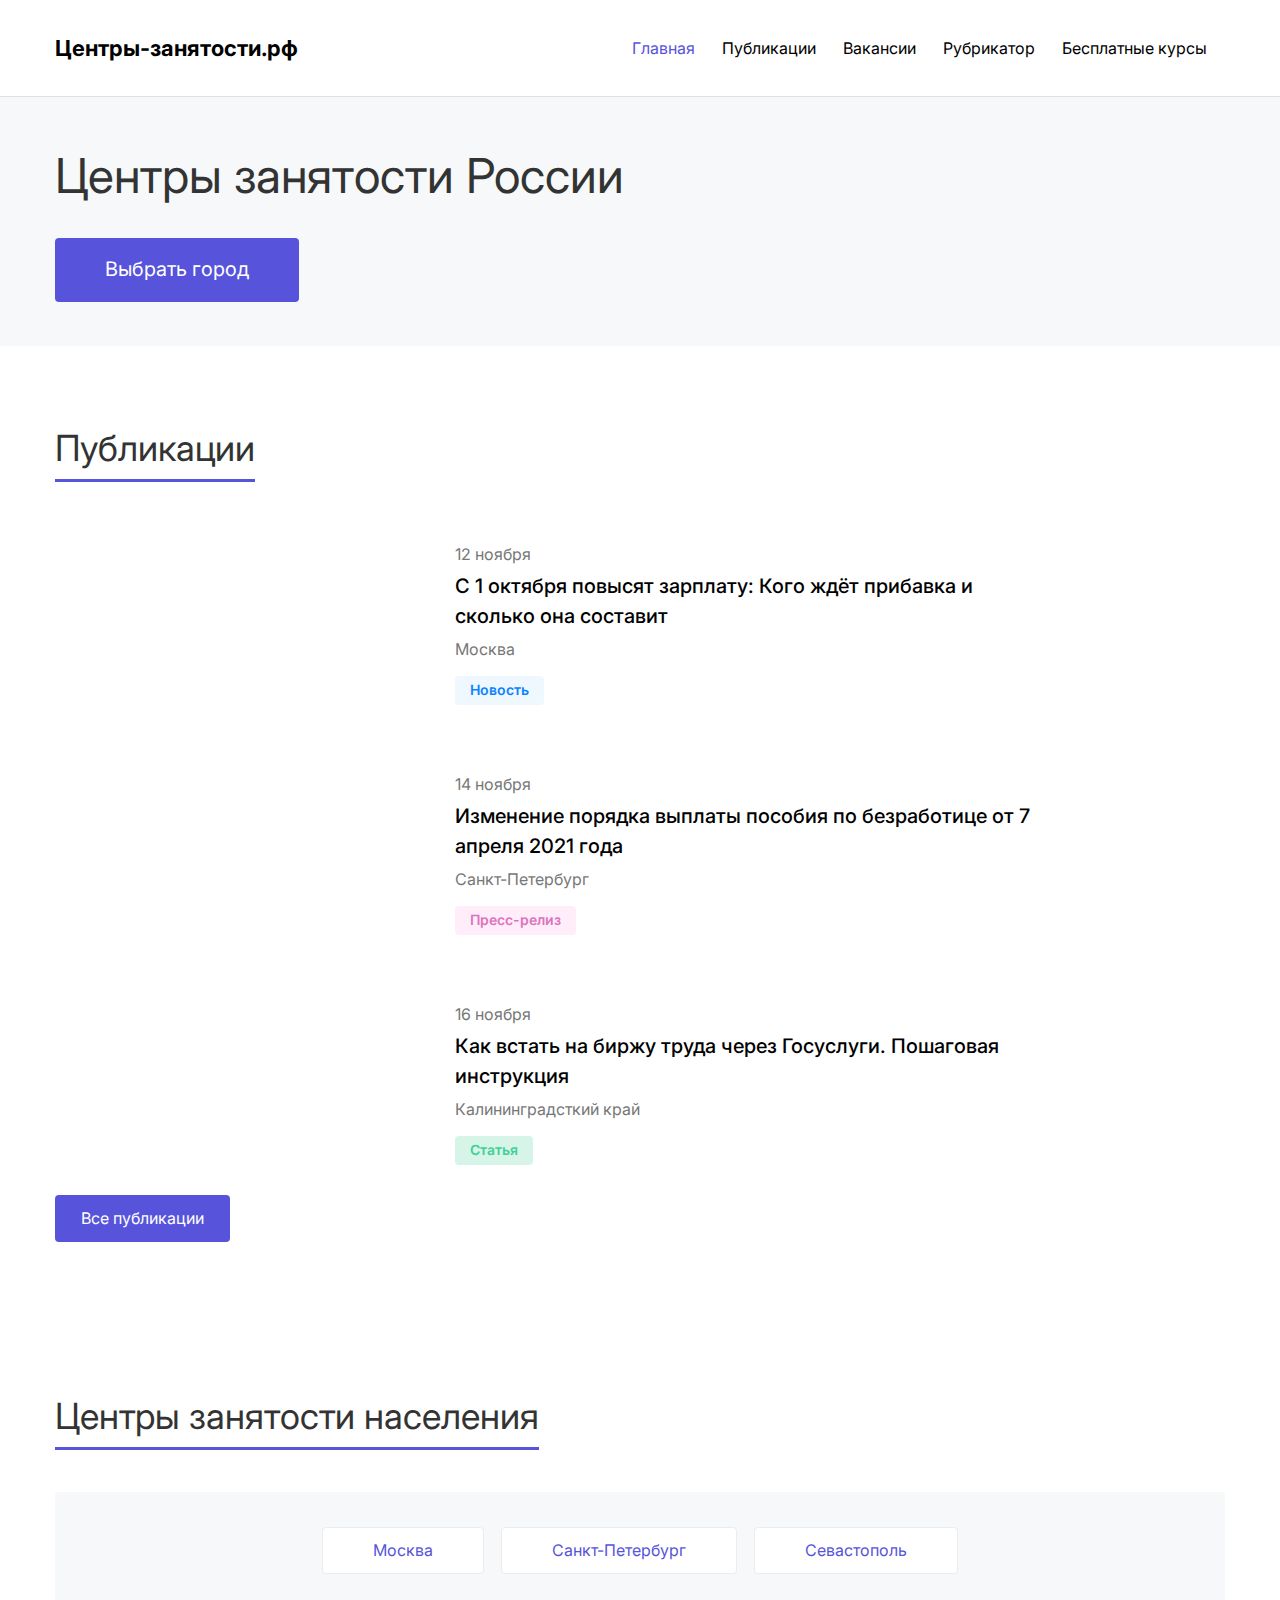
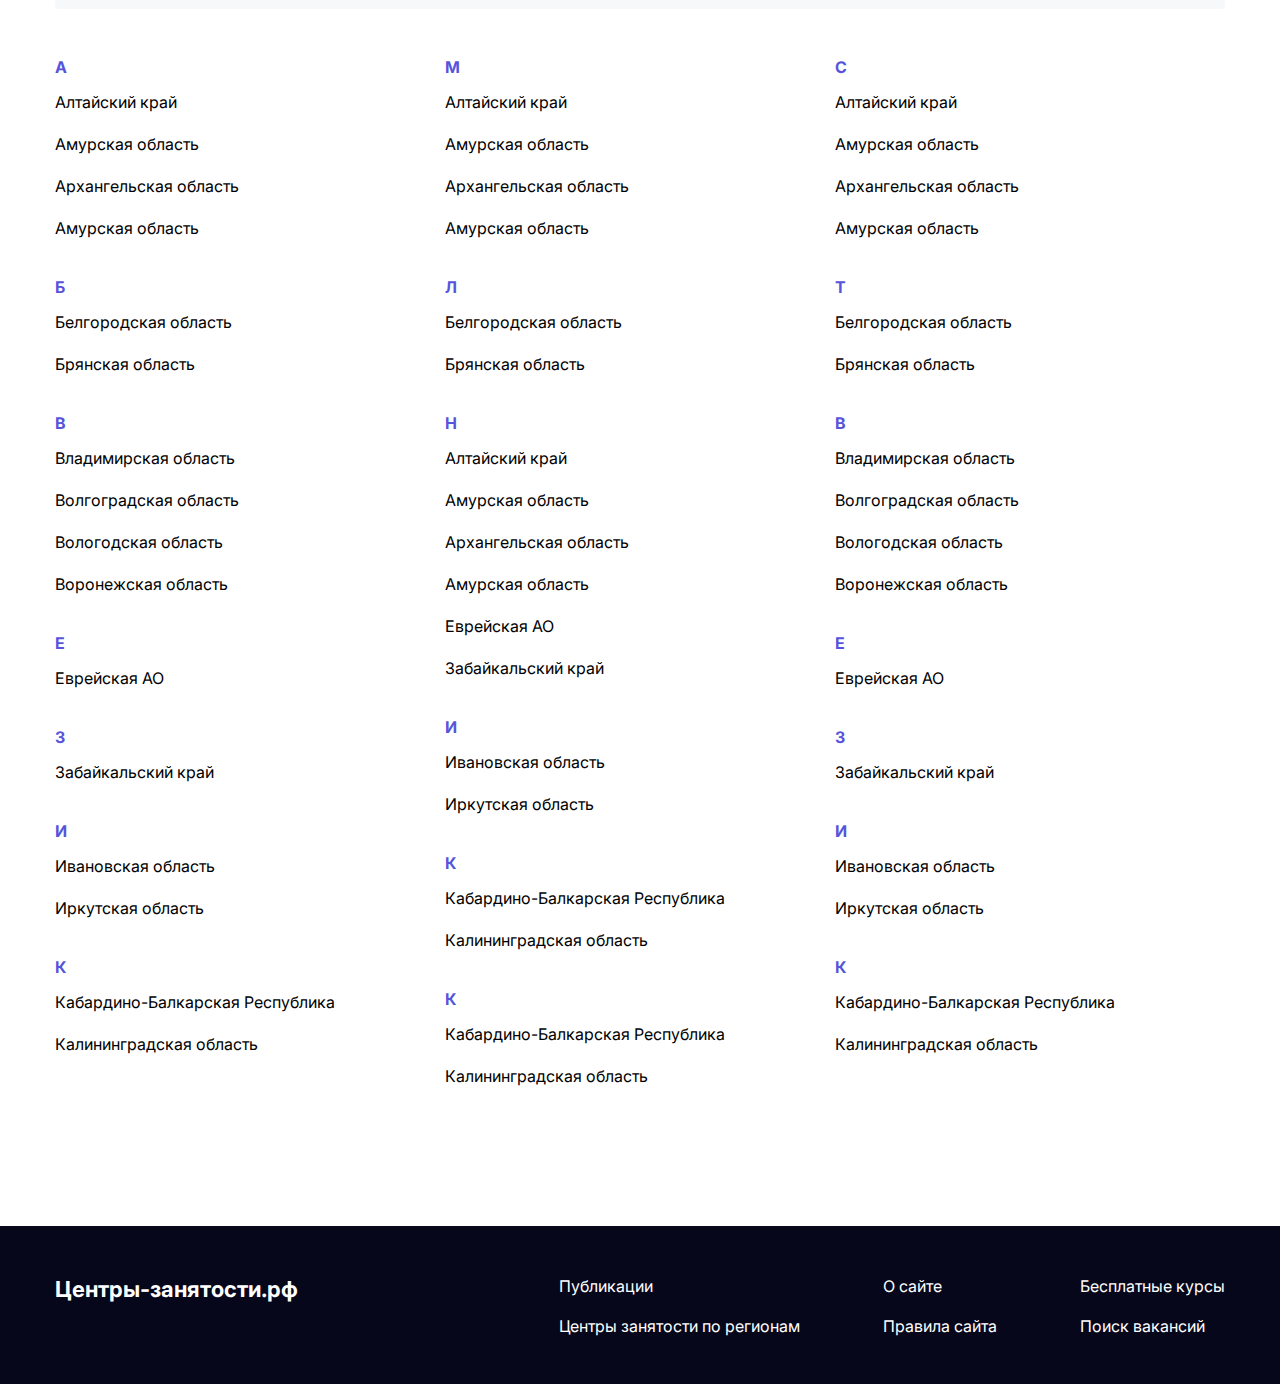
==== index1.html @ 629af071 "1" ====
<!DOCTYPE html>
<html lang="ru"> 
<head>
	<meta http-equiv="Content-Type" content="text/html; charset=utf-8" /> 
	<title>Главная</title> 
	<meta name="description" content="" /> 
	<meta name="keywords" content=""/>
	<meta name="viewport" content="width=device-width, initial-scale=1.0" />
    <link rel="preconnect" href="https://fonts.googleapis.com">
    <link rel="preconnect" href="https://fonts.gstatic.com" crossorigin>
    <link href="https://fonts.googleapis.com/css2?family=Inter:wght@300;400;500;600;700&display=swap" rel="stylesheet">
	<script src="https://ajax.googleapis.com/ajax/libs/jquery/3.3.1/jquery.min.js"></script>
    <script src="https://api-maps.yandex.ru/2.1/?lang=ru_RU&amp;apikey=f5b2c135-d598-4f73-a326-daaf0a564f30"></script>
	<link rel="stylesheet" href="css/jquery.fancybox.css" type="text/css" />
	<link rel="stylesheet" href="css/slick-theme.css" type="text/css" />
	<link rel="stylesheet" href="template_styles.css" type="text/css" />
	<script src="js/jquery.fancybox.min.js"></script>
    <script src="js/jquery.nice-select.min.js"></script>
	<script src="js/slick.min.js"></script>
    <script src="js/jquery.nav.js"></script>
	<script src="js/script.js"></script>
</head>
<body>
	<div class="main">
    	<div class="wr-header">
            <header>
                <div class="logo"><a href="/">Центры-занятости.рф</a></div>
           
            
                <div class="menu-top">
                    <ul>
                        <li><span>Главная</span></li>
                        <li><a href="#">Публикации</a></li>
                        <li><a href="#">Вакансии</a></li>
                        <li><a href="#">Рубрикатор</a></li>
                        <li class="link"><a target="_blank" href="#">Бесплатные курсы</a></li>
                    </ul>
                </div>
            </header>
        </div>
        
        <div class="main-ban">
        	<div class="desc-main">
                <h1>Центры занятости России</h1>
                <div class="button-big"><a href="#">Выбрать город</a></div>
            </div>
            <div class="img-main"><img src="images/map-main.svg" alt="" /></div>
        </div>
        
        <div class="b-news">
        	<div class="title"><span>Публикации</span></div>
        	<div class="list-news">
            	<div class="item-news">
                	<div class="img-news"><a href="#"><img src="images_tmp/news1.jpg" alt="" /></a></div>
                    <div class="desc-news">
                    	<div class="date-n">12 ноября</div>
                        <div class="tit-news"><a href="#">С 1 октября повысят зарплату: Кого ждёт прибавка и сколько она составит</a></div>
                        <div class="town-n">Москва</div>
                        <div class="tag-news"><a href="#">Новость</a></div>
                    </div>
                </div>
                
            	<div class="item-news">
                	<div class="img-news"><a href="#"><img src="images_tmp/news2.jpg" alt="" /></a></div>
                    <div class="desc-news">
                    	<div class="date-n">14 ноября</div>
                        <div class="tit-news"><a href="#">Изменение порядка выплаты пособия по безработице от 7 апреля 2021 года</a></div>
                        <div class="town-n">Санкт-Петербург</div>
                        <div class="tag-news tags2"><a href="#">Пресс-релиз</a></div>
                    </div>
                </div>
                
            	<div class="item-news">
                	<div class="img-news"><a href="#"><img src="images_tmp/news3.jpg" alt="" /></a></div>
                    <div class="desc-news">
                    	<div class="date-n">16 ноября</div>
                        <div class="tit-news"><a href="#">Как встать на биржу труда через Госуслуги. Пошаговая инструкция</a></div>
                        <div class="town-n">Калининградсткий край</div>
                        <div class="tag-news tags3"><a href="#">Статья</a></div>
                    </div>
                </div> 
            </div>
            <div class="button"><a href="#">Все публикации</a></div>
        </div>
        
        <div class="center-main">
        	<div class="title"><span>Центры занятости населения</span></div>
            
            <div class="town-main">
            	<ul>
                	<li><a href="#">Москва</a></li>
                	<li><a href="#">Санкт-Петербург</a></li>
                	<li><a href="#">Севастополь</a></li>
                </ul>
            </div>
            
            <div class="list-town">
            	<div class="column-town">
               		<div class="item-town">
                    	<p>А</p>
                        <ul>
                            <li><a href="#">Алтайский край</a></li>
                            <li><a href="#">Амурская область</a></li>
                            <li><a href="#">Архангельская область</a></li>
                            <li><a href="#">Амурская область</a></li>
                        </ul>
                    </div> 
                    
               		<div class="item-town">
                    	<p>Б</p>
                        <ul>
                            <li><a href="#">Белгородская область</a></li>
                            <li><a href="#">Брянская область</a></li>
                        </ul>
                    </div>
                    
               		<div class="item-town">
                    	<p>В</p>
                        <ul>
                            <li><a href="#">Владимирская область</a></li>
                            <li><a href="#">Волгоградская область</a></li>
                            <li><a href="#">Вологодская область</a></li>
                            <li><a href="#">Воронежская область</a></li>
                        </ul>
                    </div>
                    
               		<div class="item-town">
                    	<p>Е</p>
                        <ul>
                            <li><a href="#">Еврейская АО</a></li>
                        </ul>
                    </div>
                    
               		<div class="item-town">
                    	<p>З</p>
                        <ul>
                            <li><a href="#">Забайкальский край</a></li>
                        </ul>
                    </div>
                    
               		<div class="item-town">
                    	<p>И</p>
                        <ul>
                            <li><a href="#">Ивановская область</a></li>
                            <li><a href="#">Иркутская область</a></li>
                        </ul>
                    </div>
                    
               		<div class="item-town">
                    	<p>К</p>
                        <ul>
                            <li><a href="#">Кабардино-Балкарская Республика</a></li>
                            <li><a href="#">Калининградская область</a></li>
                        </ul>
                    </div>
                </div>
                
            	<div class="column-town">
               		<div class="item-town">
                    	<p>М</p>
                        <ul>
                            <li><a href="#">Алтайский край</a></li>
                            <li><a href="#">Амурская область</a></li>
                            <li><a href="#">Архангельская область</a></li>
                            <li><a href="#">Амурская область</a></li>
                        </ul>
                    </div> 
                    
               		<div class="item-town">
                    	<p>Л</p>
                        <ul>
                            <li><a href="#">Белгородская область</a></li>
                            <li><a href="#">Брянская область</a></li>
                        </ul>
                    </div>
                    
               		<div class="item-town">
                    	<p>Н</p>
                        <ul>
                            <li><a href="#">Алтайский край</a></li>
                            <li><a href="#">Амурская область</a></li>
                            <li><a href="#">Архангельская область</a></li>
                            <li><a href="#">Амурская область</a></li>
                            <li><a href="#">Еврейская АО</a></li>
                            <li><a href="#">Забайкальский край</a></li>
                        </ul>
                    </div>
                    
               		<div class="item-town">
                    	<p>И</p>
                        <ul>
                            <li><a href="#">Ивановская область</a></li>
                            <li><a href="#">Иркутская область</a></li>
                        </ul>
                    </div>
                    
               		<div class="item-town">
                    	<p>К</p>
                        <ul>
                            <li><a href="#">Кабардино-Балкарская Республика</a></li>
                            <li><a href="#">Калининградская область</a></li>
                        </ul>
                    </div>
                    
               		<div class="item-town">
                    	<p>К</p>
                        <ul>
                            <li><a href="#">Кабардино-Балкарская Республика</a></li>
                            <li><a href="#">Калининградская область</a></li>
                        </ul>
                    </div>
                </div>
                
            	<div class="column-town">
               		<div class="item-town">
                    	<p>С</p>
                        <ul>
                            <li><a href="#">Алтайский край</a></li>
                            <li><a href="#">Амурская область</a></li>
                            <li><a href="#">Архангельская область</a></li>
                            <li><a href="#">Амурская область</a></li>
                        </ul>
                    </div> 
                    
               		<div class="item-town">
                    	<p>Т</p>
                        <ul>
                            <li><a href="#">Белгородская область</a></li>
                            <li><a href="#">Брянская область</a></li>
                        </ul>
                    </div>
                    
               		<div class="item-town">
                    	<p>В</p>
                        <ul>
                            <li><a href="#">Владимирская область</a></li>
                            <li><a href="#">Волгоградская область</a></li>
                            <li><a href="#">Вологодская область</a></li>
                            <li><a href="#">Воронежская область</a></li>
                        </ul>
                    </div>
                    
               		<div class="item-town">
                    	<p>Е</p>
                        <ul>
                            <li><a href="#">Еврейская АО</a></li>
                        </ul>
                    </div>
                    
               		<div class="item-town">
                    	<p>З</p>
                        <ul>
                            <li><a href="#">Забайкальский край</a></li>
                        </ul>
                    </div>
                    
               		<div class="item-town">
                    	<p>И</p>
                        <ul>
                            <li><a href="#">Ивановская область</a></li>
                            <li><a href="#">Иркутская область</a></li>
                        </ul>
                    </div>
                    
               		<div class="item-town">
                    	<p>К</p>
                        <ul>
                            <li><a href="#">Кабардино-Балкарская Республика</a></li>
                            <li><a href="#">Калининградская область</a></li>
                        </ul>
                    </div>
                </div>
            </div>
        </div>
	</div><!--main-->
	
	<footer>
		<div class="cont-f">
			<div class="logo-f"><a href="/">Центры-занятости.рф</a></div>
            
            <div class="menu-f">
            	<ul>
                	<li><a href="#">Публикации</a></li>
                	<li><a href="#">Центры занятости по регионам</a></li>
                </ul>
            	<ul>
                	<li><a href="#">О сайте</a></li>
                	<li><a href="#">Правила сайта</a></li>
                </ul>
            	<ul>
                	<li><a href="#">Бесплатные курсы</a></li>
                	<li><a href="#">Поиск вакансий</a></li>
                </ul>
            </div>
		</div>
	</footer>
</body>
</html>
---- template_styles.css ----
﻿/*normalize style*/
/*! normalize.css v1.1.0 | MIT License | git.io/normalize */article,aside,details,figcaption,figure,footer,header,hgroup,main,nav,section,summary{display:block}audio,canvas,video{display:inline-block;*display:inline;*zoom:1}audio:not([controls]){display:none;height:0}[hidden]{display:none}html{font-size:100%;-webkit-text-size-adjust:100%;-ms-text-size-adjust:100%}html,button,input,select,textarea{font-family:sans-serif}body{margin:0}a:focus{outline:thin dotted}a:active,a:hover{outline:0}h1{font-size:2em;margin:.67em 0}h2{font-size:1.5em;margin:.83em 0}h3{font-size:1.17em;margin:1em 0}h4{font-size:1em;margin:1.33em 0}h5{font-size:.83em;margin:1.67em 0}h6{font-size:.67em;margin:2.33em 0}abbr[title]{border-bottom:1px dotted}b,strong{font-weight:bold}blockquote{margin:1em 40px}dfn{font-style:italic}hr{-moz-box-sizing:content-box;box-sizing:content-box;height:0}mark{background:#ff0;color:#000}p,pre{margin:1em 0}code,kbd,pre,samp{font-family:monospace,serif;_font-family:'courier new',monospace;font-size:1em}pre{white-space:pre;white-space:pre-wrap;word-wrap:break-word}q{quotes:none}q:before,q:after{content:'';content:none}small{font-size:80%}sub,sup{font-size:75%;line-height:0;position:relative;vertical-align:baseline}sup{top:-0.5em}sub{bottom:-0.25em}dl,menu,ol,ul{margin:1em 0}dd{margin:0 0 0 40px}menu,ol,ul{padding:0 0 0 40px}nav ul,nav ol{list-style:none;list-style-image:none}img{border:0;-ms-interpolation-mode:bicubic}svg:not(:root){overflow:hidden}figure{margin:0}form{margin:0}fieldset{border:1px solid #c0c0c0;margin:0 2px;padding:.35em .625em .75em}legend{border:0;padding:0;white-space:normal;*margin-left:-7px}button,input,select,textarea{font-size:100%;margin:0;vertical-align:baseline;*vertical-align:middle}button,input{line-height:normal}button,select{text-transform:none}button,html input[type="button"],input[type="reset"],input[type="submit"]{-webkit-appearance:button;cursor:pointer;*overflow:visible}button[disabled],html input[disabled]{cursor:default}input[type="checkbox"],input[type="radio"]{box-sizing:border-box;padding:0;*height:13px;*width:13px}input[type="search"]{-webkit-appearance:textfield;-moz-box-sizing:content-box;-webkit-box-sizing:content-box;box-sizing:content-box}input[type="search"]::-webkit-search-cancel-button,input[type="search"]::-webkit-search-decoration{-webkit-appearance:none}button::-moz-focus-inner,input::-moz-focus-inner{border:0;padding:0}textarea{overflow:auto;vertical-align:top}table{border-collapse:collapse;border-spacing:0}

/*styles*/
*{box-sizing:border-box}
a,img{outline:none!important}
img{border-style:none;border-width:0}
html,body{width:100%;height:100%}
html{background:#fff}
body *{outline:none!important}
body{font-size:16px;color:#333;font-weight:400;margin:0;padding:0;font-family: 'Inter', sans-serif; display:flex;flex-direction:column}

a{color:#5754DB;text-decoration:none}
a:hover{color: #312EA9;text-decoration: underline}
img{max-width:100%}

h1{font-size:48px;line-height:58px;font-weight:400;margin:0 0 28px 0;padding:0}
h2{font-size:36px;line-height:44px;font-weight:400;margin:0 0 20px 0;padding:0}
h3{font-size:30px;line-height:38px;font-weight:400;margin:0 0 20px 0;padding:0}
h4{font-size:24px;line-height:32px;font-weight:400;margin:0 0 15px 0;padding:0}

p{margin-bottom:27px;margin-top:20px;line-height:27px}

ul{margin:20px 0 45px 35px;padding:0}
li{margin:0 0 15px;padding:0 0 0 3px;line-height:27px}

table{width:100%;border-collapse:collapse}
table th{padding:10px;border:1px solid #f5f5f5}
table td{padding:10px;border:1px solid #f5f5f5}
body:first-of-type input[type=text],body:first-of-type input[type=password]{line-height:normal}

.main{overflow:hidden;min-width:300px;flex:1 0 auto}
.wr-header{border-bottom:1px solid #e0e0e0}
header{padding:0 15px 0 15px;margin:0 auto;height:96px;display:flex;align-items:center;max-width:1200px}
.logo{font-size:22px;line-height:27px;font-weight:700}
.logo a{color:#000;text-decoration:none}
.logo img{display:block;max-width:100%}
.menu-top{margin-left:auto}
.menu-top ul{list-style-type:none;margin:0;padding:0;display:flex}
.menu-top ul li{margin:0 0 0 27px;padding:0;font-size:16px;line-height:19px;background:0}
.menu-top ul li a{color:#000;text-decoration:none}
.menu-top ul li a:hover, .menu-top ul li span{color:#5754DB}
.menu-top ul li.link a, .menu-top ul li.link span{position:relative;padding:0 18px 0 0}
.menu-top ul li.link a:before{position:absolute;top:5px;right:0;content:'';width:14px;height:12px;display:block;background:url(images/icon-link.svg) no-repeat}
.menu-top ul li.link a:after{position:absolute;top:5px;right:0;content:'';width:14px;height:12px;display:block;opacity:0;background:url(images/icon-link2.svg) no-repeat}
.menu-top ul li.link a:hover:before{opacity:0}
.menu-top ul li.link a:hover:after{display:block;opacity:1}
.menu-top ul li.link span:after{position:absolute;top:5px;right:0;content:'';width:14px;height:12px;display:block;opacity:1;background:url(images/icon-link2.svg) no-repeat}
.main-ban{position:relative;display:flex;align-items:center;padding:46px 15px 44px 15px;margin:0 auto 80px auto;max-width:1200px;z-index:50}
.main-ban:before{display:block;position:absolute;top:0;left:50%;width:10000px;margin:0 0 0 -5000px;content:'';height:100%;background:#f6f8f9;z-index:-1}
.main-ban h1{margin:0;font-size:48px;line-height:66px;font-weight:400;padding:0;margin:0 0 29px 0}
.img-main{min-width:600px}
.img-main img{display:block;max-width:100%}
.button-big{font-size:20px;line-height:24px}
.button-big a{display:inline-flex;align-items:center;transition:0.3s;justify-content:center;padding:0 50px 2px 50px;height:64px;color:#fff;text-decoration:none;background:#5754db;border-radius:4px}
.button-big a:hover{background:#312EA9}
.b-news{padding:0 15px 0 15px;margin:0 auto 152px auto;max-width:1200px}
.title{font-size:36px;line-height:44px;margin:0 0 42px 0}
.title span, .title a{position:relative;padding:0 0 12px 0;display:inline-block}
.title span:before, .title a:before{position:absolute;width:100%;bottom:0;transition:0.3s;overflow:hidden;left:0;content:'';display:block;height:3px;background:#5754db}
.title a:hover:before{width:0}
.b-news .title{margin-bottom:23px}
.item-news{display:flex;margin:0;padding:30px 0 30px 0}
.item-news:last-child{margin-bottom:0}
.img-news{margin-right:30px;min-width:370px}
.img-news img{display:block;max-width:100%;border-radius:8px}
.desc-news{max-width:580px;padding-top:10px}
.date-n{font-size:16px;margin:0 0 7px 0;line-height:19px;color:#777}
.tit-news{font-weight:500;margin:0 0 9px 0;font-size:20px;line-height:30px}
.tit-news a{color:#000;text-decoration:none}
.tit-news a:hover{color:#5754DB}
.town-n{margin:0 0 17px 0;font-size:16px;line-height:19px;color:#777}
.tag-news{font-weight:600;font-size:14px;line-height:17px}
.tag-news a,.tag-news span{display:inline-block;vertical-align:top;background:#eff7ff;border-radius:4px;padding:0 15px 0 15px;height:29px;line-height:28px;color:#0a83ff;text-decoration:none}
.tags2 a,.tags2 span{color:#dc73be;background:#ffeefa}
.tags3 a,.tags3 span{color:#3fd098;background:#d7f4e8}
.tag-news a:hover{opacity:0.9}
.button{font-size:16px;margin-top:27px;line-height:19px}
.button a{display:inline-flex;align-items:center;transition:0.3s;justify-content:center;padding:0 26px 0 26px;height:47px;color:#fff;text-decoration:none;background:#5754db;border-radius:4px}
.button a:hover{background:#312EA9}
.b-news .button{margin-top:0}
.center-main{padding:0 15px 0 15px;margin:0 auto 140px auto;max-width:1200px}
.center-main .title{margin:0 0 42px 0}
.town-main{background:#f6f8f9;border-radius:4px;padding:35px 20px 35px 20px;margin:0 0 49px 0}
.town-main ul{list-style-type:none;margin:-17px 0 0 -17px;padding:0;display:flex;flex-wrap:wrap;justify-content:center}
.town-main ul li{margin:17px 0 0 17px;padding:0;line-height:normal;background:0}
.town-main ul li a{background:#fff;border:1px solid #ebeded;transition:0.3s;display:flex;height:47px;align-items:center;justify-content:center;border-radius:4px;padding:0 50px 2px 50px;min-width:154px;text-decoration:none}
.town-main ul li a:hover{border-color:#5754DB}
.list-town{display:flex}
.column-town{width:33.333%;padding:0 25px 0 0}
.item-town{margin:0 0 40px 0}
.item-town:last-child{margin-bottom:0}
.item-town p{font-size:16px;line-height:19px;color:#5754db;font-weight:700;margin:0 0 15px 0;padding:0}
.item-town ul{list-style-type:none;margin:0;padding:0}
.item-town ul li{margin:0 0 22px 0;padding:0;line-height:normal;background:0}
.item-town ul li:last-child{margin-bottom:0}
.item-town ul li a{font-size:16px;line-height:19px;color:#000}
.item-town ul li a:hover{color:#312EA9}
footer{position:relative;z-index:20;width:100%;min-width:300px;flex:0 0 auto;overflow:hidden;background:#07071b;color:#fff;min-height:40px}
footer a{color:#fff}
.cont-f{max-width:1200px;margin:0 auto;padding:50px 15px 48px 15px;display:flex}
.cont-f:after{content:'';display:table;clear:both}
.logo-f{font-size:22px;line-height:27px;font-weight:700}
.logo-f a{text-decoration:none}
.menu-f{margin-left:auto;display:flex}
.menu-f ul{list-style-type:none;margin:-20px 0 0 83px;padding:0;max-width:250px}
.menu-f ul:first-child{margin-left:0}
.menu-f ul li{margin:20px 0 0 0;padding:0;line-height:normal;background:0}
.menu-f ul li a, .menu-f ul li span{position:relative;text-decoration:none}
.menu-f ul li a:before{position:absolute;bottom:0;left:0;content:'';display:block;width:0;height:1px;transition:0.3s;background:rgba(255,255,255,0.5);overflow:hidden}
.menu-f ul li span:before{position:absolute;bottom:0;left:0;content:'';display:block;width:100%;height:1px;transition:0.3s;background:rgba(255,255,255,0.5);overflow:hidden}
.menu-f ul li a:hover:before{width:100%}
.content{max-width:1200px;margin:0 auto;padding:32px 15px 115px 15px}
.breadcrumbs{margin:0 0 56px 0}
.breadcrumbs ul{list-style-type:none;margin:-10px 0 0 -4px;padding:0;display:flex;flex-wrap:wrap}
.breadcrumbs ul li{position:relative;margin:10px 0 0 4px;padding:0 0 0 9px;line-height:normal;background:0;font-size:14px;line-height:17px;color:#777}
.breadcrumbs ul li:before{position:absolute;top:0;left:0;content:'/'}
.breadcrumbs ul li a{color:#777}
.breadcrumbs ul li:first-child{padding-left:0}
.breadcrumbs ul li:first-child:before{display:none}
.content h1{font-size:48px;line-height:58px;font-weight:400;margin:0 0 28px 0;padding:0}
.nav-public{margin:65px 0 19px 0}
.nav-public ul{list-style-type:none;margin:-16px 0 0 -16px;padding:0;display:flex;flex-wrap:wrap}
.nav-public ul li{margin:16px 0 0 16px;padding:0;line-height:normal;background:0;font-weight:500;font-size:16px;line-height:19px}
.nav-public ul li a{display:flex;align-items:center;justify-content:center;background:#f6f8f9;border-radius:4px;height:47px;padding:0 28px 0 28px;transition:.3s;text-decoration:none}
.nav-public ul li a:hover{background:#5754db;color:#fff}
.nav-public ul li span{display:flex;align-items:center;justify-content:center;background:#5754db;color:#fff;border-radius:4px;height:47px;padding:0 28px 0 28px;transition:.3s;text-decoration:none}
.list-news2 .item-news{border-bottom:1px solid #ebeded}
.list-news2 .item-news:last-child{border-bottom:0}
.pages{margin-top:65px}
.pages ul{list-style-type:none;margin:-12px 0 0 -12px;padding:0;display:flex;justify-content:center;flex-wrap:wrap}
.pages ul li{margin:12px 0 0 12px;padding:0;line-height:normal;background:0;font-weight:500;font-size:16px;line-height:19px}
.pages ul li a{display:flex;align-items:center;justify-content:center;background:#f6f8f9;border-radius:4px;height:46px;width:46px;padding:0;transition:.3s;text-decoration:none}
.pages ul li a:hover{background:#5754db;color:#fff}
.pages ul li span{display:flex;align-items:center;justify-content:center;background:#5754db;color:#fff;border-radius:4px;height:46px;padding:0;width:46px;transition:.3s;text-decoration:none}
.content .town-main{margin-top:40px}
.content .center-main{margin:0;padding:0}
.b-regions{display:flex;flex-wrap:wrap;margin:30px 0 0 0}
.b-regions ul{width:25%;list-style-type:none;margin:30px 0 0 0;padding:0 25px 0 0}
.b-regions ul li{margin:0 0 22px 0;padding:0;background:0}
.b-regions ul li:last-child{margin-bottom:0}
.b-regions ul li a{color:#000}
.content2{max-width:790px;margin:0 auto}
.info-post{margin:0 0 29px 0}
.info-post ul{display:flex;flex-wrap:wrap;list-style-type:none;margin:0 0 0 -26px;padding:0}
.info-post ul li{position:relative;margin:0 0 0 26px;padding:0 0 0 24px;font-size:14px;line-height:21px;color:#777}
.info-post ul li:before{position:absolute;top:0;left:0;content:'';display:block}
.info-post ul li.item1:before{top:3px;background:url(images/ico-info1.svg) no-repeat;width:16px;height:16px}
.info-post ul li.item2:before{top:1px;background:url(images/ico-info2.svg) no-repeat;width:16px;height:19px}
.info-post ul li.item3:before{top:3px;background:url(images/ico-info3.svg) no-repeat;width:25px;height:16px}
.info-post ul li.item3{padding-left:31px}
.tag-news+h1{margin-top:6px;margin-bottom:17px}
.full-post img{display:block;max-width:100%;margin-top:38px;margin-bottom:20px}
.full-post img+span{display:block;line-height:24px;color:#777;margin-bottom:34px}
.full-post h2{position:relative;font-size:36px;line-height:44px;font-weight:400;margin:0 0 8px 0;padding:0 0 12px 0;display:inline-block;vertical-align:top}
.full-post h2:before{position:absolute;width:100%;bottom:0;transition:.3s;overflow:hidden;left:0;content:'';display:block;height:3px;background:#5754db}
.item-org{display:flex; margin:0 0 60px 0}
.item-org:last-child { margin-bottom:0}
.img-org{min-width:370px;width:370px;margin-right:30px}
.img-org img{display:block;max-width:100%;border-radius:4px}
.desc-org{padding:5px 0 0 0}
.tit-org{font-weight:500;font-size:20px;line-height:30px;margin:0 0 12px 0}
.desc-org p{line-height:24px;margin:0 0 13px 0;padding:0}
.adress-org{color:#777;margin-bottom:12px;line-height:24px}
.phone-org{line-height:24px;margin-bottom:12px}
.mail-org{line-height:24px}
.sourse{color:#777;margin-top:38px}
.b-org{max-width:1200px;margin:0 auto 130px auto;padding:0 15px 0 15px}
.body-content{display:flex;margin-top:-17px}
.left-content{padding-right:50px}
.b-faq{margin:87px 0 87px 0}
.b-faq .title{margin-bottom:31px}
.item-faq{margin:0 0 23px 0}
.item-faq:last-child{margin-bottom:0}
.head-faq{padding:22px 24px 22px 24px;background:#f6f8f9;border-radius:4px;cursor:pointer;font-size:20px;line-height:30px;color:#5754db}
.body-faq{display:none;padding:33px 30px 32px 30px}
.body-faq p{margin:0;line-height:24px;padding:0}
.b-contacts{margin:0 0 63px 0}
.b-contacts .title{margin:0 0 26px 0}
.form-contacts{max-width:770px}
.tit{font-size:24px;line-height:29px;margin:0 0 26px 0}
.fields{display:flex;margin:0 0 0 -2%}
.field{margin:0 0 24px 0}
.fields .field{width:48%;margin:0 0 24px 2%}
.field input{border:1px solid #d7d7d7;display:block;height:49px;width:100%;box-sizing:border-box;border-radius:4px;background:#fff;font-size:16px;padding:0 15px 0 15px;outline:0;font-family:'Inter',sans-serif}
.field textarea{border:1px solid #d7d7d7;display:block;height:189px;width:100%;box-sizing:border-box;border-radius:4px;background:#fff;font-size:16px;padding:15px 15px 0 15px;outline:0;font-family:'Inter',sans-serif;resize:none;overflow-y:auto}
.button button{background:#5754db;border-radius:4px;display:block;transition:.3s;padding:0 26px 2px 26px;font-family:'Inter',sans-serif;font-size:16px;font-weight:400;border:0;height:47px;margin:0;outline:0;cursor:pointer;color:#fff}
.button button:hover{background:#312ea9}
.right-content{min-width:275px}
.menu-faq{background:#f6f8f9;padding:35px 17px 30px 32px;border-radius:4px}
.menu-faq ul{list-style-type:none;margin:0;padding:0}
.menu-faq ul li{line-height:24px;margin:0 0 21px 0;padding:0;background:0}
.menu-faq ul li:last-child{margin-bottom:0}
::placeholder{color:#999}
.content .b-org{ padding-left:0; padding-right:0; margin-bottom:104px;}
.content .b-news { padding-left:0; padding-right:0; margin-bottom:0}
.about-center { display:flex; margin:58px 0 58px 0}
.map-center { width:calc(100% - 299px)}
.map-center #map {background: #F6F8F9;}
.town-filter {background: #F6F8F9; padding:37px 22px 20px 22px;
border-radius: 4px; width:269px; min-width:269px; min-height:332px; margin-left:auto}
.tit-choice {font-weight: 500;
font-size: 18px; line-height:27px; margin:0 0 25px 0}
.town-filter .sel-t { margin:0 0 29px 0}
.town-filter .button button{ width:100%}
.sel-t select{opacity:0; height:47px; width:100%}
#map{ height:332px}
.nice-select{-webkit-tap-highlight-color:transparent;color:#999;background-color:#fff;border-radius:4px;border:solid 1px #D7D7D7;box-sizing:border-box;clear:both;cursor:pointer;display:block;font-family:inherit;font-size:16px;font-weight:normal;height:47px;line-height:45px;outline:0;padding-left:20px;padding-right:35px;position:relative;text-align:left!important;-webkit-transition:all .2s ease-in-out;transition:all .2s ease-in-out;-webkit-user-select:none;-moz-user-select:none;-ms-user-select:none;user-select:none;white-space:nowrap;width:auto}
.nice-select:after{ position:absolute; top:50%; right:15px; margin:-2px 0 0 0;width:11px; height:6px; content:''; display:block; background:url(images/arrow-sel.svg) no-repeat}
.nice-select.open{border-radius:4px 4px 0 0}
.nice-select.open .list{opacity:1;pointer-events:auto;-webkit-transform:scale(1) translateY(0);-ms-transform:scale(1) translateY(0);transform:scale(1) translateY(0)}
.nice-select.disabled{border-color:#ededed;color:#999;pointer-events:none}
.nice-select.disabled:after{border-color:#ccc}
.nice-select .list{width:100%;background-color:#fff;border-radius:0 0 4px 4px; margin:0;box-shadow:0 0 0 1px rgba(68,68,68,0.11);box-sizing:border-box;margin-top:1px;opacity:0;overflow:hidden;padding:0;pointer-events:none;position:absolute;top:100%;left:0;-webkit-transform-origin:50% 0;-ms-transform-origin:50% 0;transform-origin:50% 0;-webkit-transform:scale(0.75) translateY(-21px);-ms-transform:scale(0.75) translateY(-21px);transform:scale(0.75) translateY(-21px);-webkit-transition:all .2s cubic-bezier(0.5,0,0,1.25),opacity .15s ease-out;transition:all .2s cubic-bezier(0.5,0,0,1.25),opacity .15s ease-out;z-index:9}
.nice-select .list:hover .option:not(:hover){background-color:transparent!important}
.nice-select .option{cursor:pointer;font-size:16px;margin:0;color: #5754DB;border-bottom: 1px solid #D7D7D7;font-weight:400;line-height:24px; padding:9px 23px 9px 23px;list-style:none;outline:0;text-align:left;-webkit-transition:all .2s;transition:all .2s}
.nice-select .option:last-child { border-bottom:none}
.nice-select .option.selected{color:#000}
.nice-select .option.disabled{background-color:transparent;color:#d2d2d2;cursor:default}
.no-csspointerevents .nice-select .list{display:none}
.no-csspointerevents .nice-select.open .list{display:block}
.list-vacan{margin-top:30px}
.item-vacan{border:2px solid transparent;border-radius:4px;margin:0 0 70px 0}
.item-vacan:last-child{margin-bottom:0}
.item-vacan.active{border:2px solid #5754db;padding:30px 30px 45px 30px;}
.item-vacan.active:first-child{ margin-top:0}
.top-vacan{display:flex;align-items:center;background:#f6f8f9;border-radius:4px;padding:20px 35px 20px 37px;margin:0 0 24px 0}
.ab-vacan{display:flex;align-items:center}
.img-vacan{background:#fff;margin:0 23px 0 0;display:flex;align-items:center;justify-content:center;border-radius:4px;width:174px;height:124px;min-width:174px}
.img-vacan img{display:block;max-width:100%;max-height:100%}
.tit-vacan{font-size:24px;line-height:29px}
.tit-vacan a{color:#000;text-decoration:none}
.tit-vacan a:hover{color:#5754DB}
.param-vacan{margin-left:auto;min-width:110px}
.param-vacan ul{list-style-type:none;margin:0;padding:0}
.param-vacan ul li{position:relative;margin:0 0 18px 0;padding:0 0 0 25px;font-size:14px;line-height:17px;color:#777}
.param-vacan ul li:before{position:absolute;top:0;left:0;content:'';display:block}
.param-vacan ul li.item1:before{position:absolute;top:0;left:0;background:url(images/ico-region.svg) no-repeat;width:16px;height:19px}
.param-vacan ul li.item2:before{position:absolute;top:-1px;left:0;background:url(images/ico-user.svg) no-repeat;width:15px;height:20px}
.param-vacan ul li:last-child{margin-bottom:0}
.item-vacan p{margin-bottom:12px}
.item-vacan ul.proposit-vacan{list-style-type:none;margin:0;padding:0}
.item-vacan ul.proposit-vacan li{position:relative;margin:0 0 7px 0;padding:0 0 0 27px;background:0;font-size:16px;line-height:27px}
.item-vacan ul.proposit-vacan li:before{position:absolute;top:7px;left:0;content:'';width:16px;height:11px;display:block;background:url(images/pie.svg) no-repeat}
.item-vacan ul.proposit-vacan li:last-child{margin-bottom:0}
.item-vacan ul.proposit-vacan li.none:before{position:absolute;top:5px;left:0;content:'';width:16px;height:16px;display:block;background:url(images/pie-none.svg) no-repeat}
.b-faq + .b-org{margin-top:138px}
.b-org .title{ margin-bottom:67px}
.b-coms{max-width:770px;margin-bottom:112px}
.b-coms .title{margin:0 0 30px 0}
.form-coms{margin:0 0 72px 0}
.fields .sel-t{margin-left:16px;min-width:310px}
.fields .sel-t .nice-select{height:49px;line-height:47px;padding-left:15px}
.item-coms{margin:0 0 42px 0;padding:0 0 23px 0;border-bottom:3px solid #ebeded}
.name-coms{font-weight:600;font-size:16px;line-height:24px;margin:0 0 9px 0}
.item-coms p{padding:0;line-height:24px;margin:0 0 11px 0}
.func-coms{display:flex}
.exl{width:16px;height:16px;margin:2px 17px 0 0;background:url(images/like.svg) no-repeat}
.exl.dis{margin-top:4px;background:url(images/dislike.svg) no-repeat}
.date-coms{font-size:14px;line-height:21px;color:#777}
.descr-region{margin:0 0 84px 0}
.descr-region .title{margin:0 0 32px 0}
.descr-region p{line-height:24px;margin:0 0 23px 0}
.director{line-height:24px}
.director span{color:#777;margin:0 18px 0 0}
.conacts-region{margin:0 0 102px 0}
.conacts-region .title{margin:0 0 42px 0}
.body-contact-reg{display:flex}
.left-cont-reg{margin:0 34px 0 0}
.left-cont-reg ul{list-style-type:none;margin:0;padding:0}
.left-cont-reg ul li{margin:0 0 23px 0;padding:0;line-height:24px;display:flex}
.left-cont-reg ul li:last-child{margin-bottom:0}
.left-cont-reg ul li span{display:block}
.left-cont-reg ul li span:first-child{color:#777;min-width:125px;padding-right:5px}
.right-ont-reg{min-width:573px;width:573px}
.right-ont-reg #map{background:#f6f8f9;height:310px}
.b-work{margin:0 0 96px 0;max-width:770px}
.b-work .title{margin:0 0 33px 0}
.b-work p{font-size:16px;line-height:24px;margin:0 0 33px 0}
.last-edit{background:#f6f8f9;border-radius:4px;padding:17px 21px 18px 21px;display:flex}
.date-edit{font-size:14px;line-height:21px;color:#777}
.link-error{font-size:14px;line-height:21px;margin-left:auto}
.link-error a{color:#777;text-decoration:underline}
.link-error a:hover{text-decoration:none}
.about-region{position:relative;z-index:80;margin-top:-32px;padding-top:30px;padding-bottom:48px;margin-bottom:48px}
.left-about-reg:before{content:'';display:block;z-index:-1;position:absolute;top:0;left:50%;background:#f6f8f9;width:10000px;height:100%;margin:0 0 0 -5000px}
.in-about-reg{display:flex}
.left-about-reg{margin:0 29px 0 0}
.left-about-reg h1{margin-bottom:16px}
.left-about-reg p{font-size:18px;line-height:27px;max-width:582px}
.img-about-reg{width:370px;min-width:370px;margin-left:auto}
.img-about-reg img{border-radius:4px;display:block;max-width:100%}
.wr-menu-card{min-height:40px;margin-bottom:58px}
.menu-card{max-width:1170px;margin:0 auto; padding-top:10px;}
.menu-card ul{list-style-type:none;margin:0;padding:0;display:flex;border-bottom:3px solid #ebeded}
.menu-card ul li{margin:0 0 0 47px;padding:0;font-size:18px;line-height:27px}
.menu-card ul li:first-child{margin-left:0}
.menu-card ul li a{position:relative;display:block;padding-bottom:10px;color:#000;text-decoration:none}
.menu-card ul li a:before{position:absolute;bottom:-3px;left:0;transition:.3s;background:#5754db;overflow:hidden;content:'';display:block;height:3px;width:0}
.menu-card ul li a:hover:before{width:100%}
.menu-card ul li.current a:before{width:100%}
.menu-card ul li.current a{color:#777}
.fixed{ position:fixed; top:0; left:0; z-index:99; background:#fff;width:100%}
.error{border-color:red !important}

/*adaptive version*/
@media screen and (min-width: 999px) {

}

@media screen and (max-width: 999px) {

}
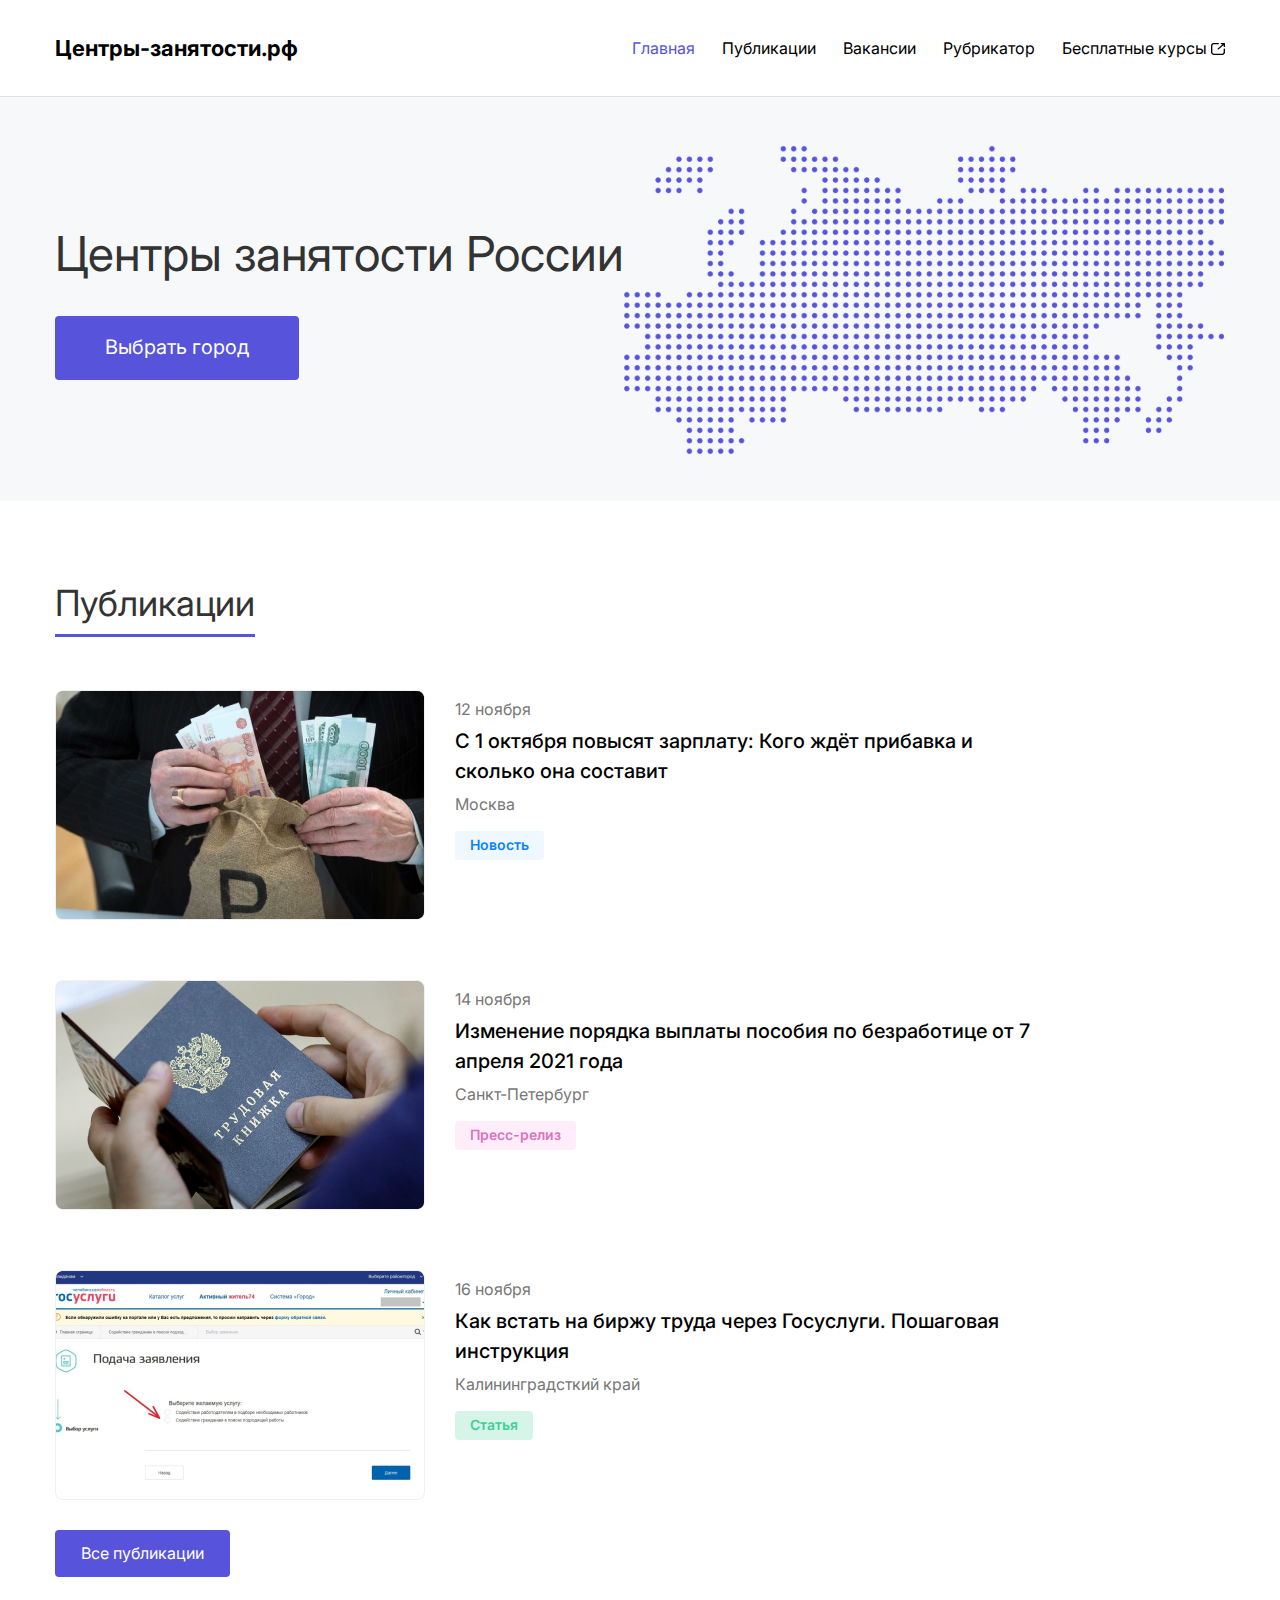
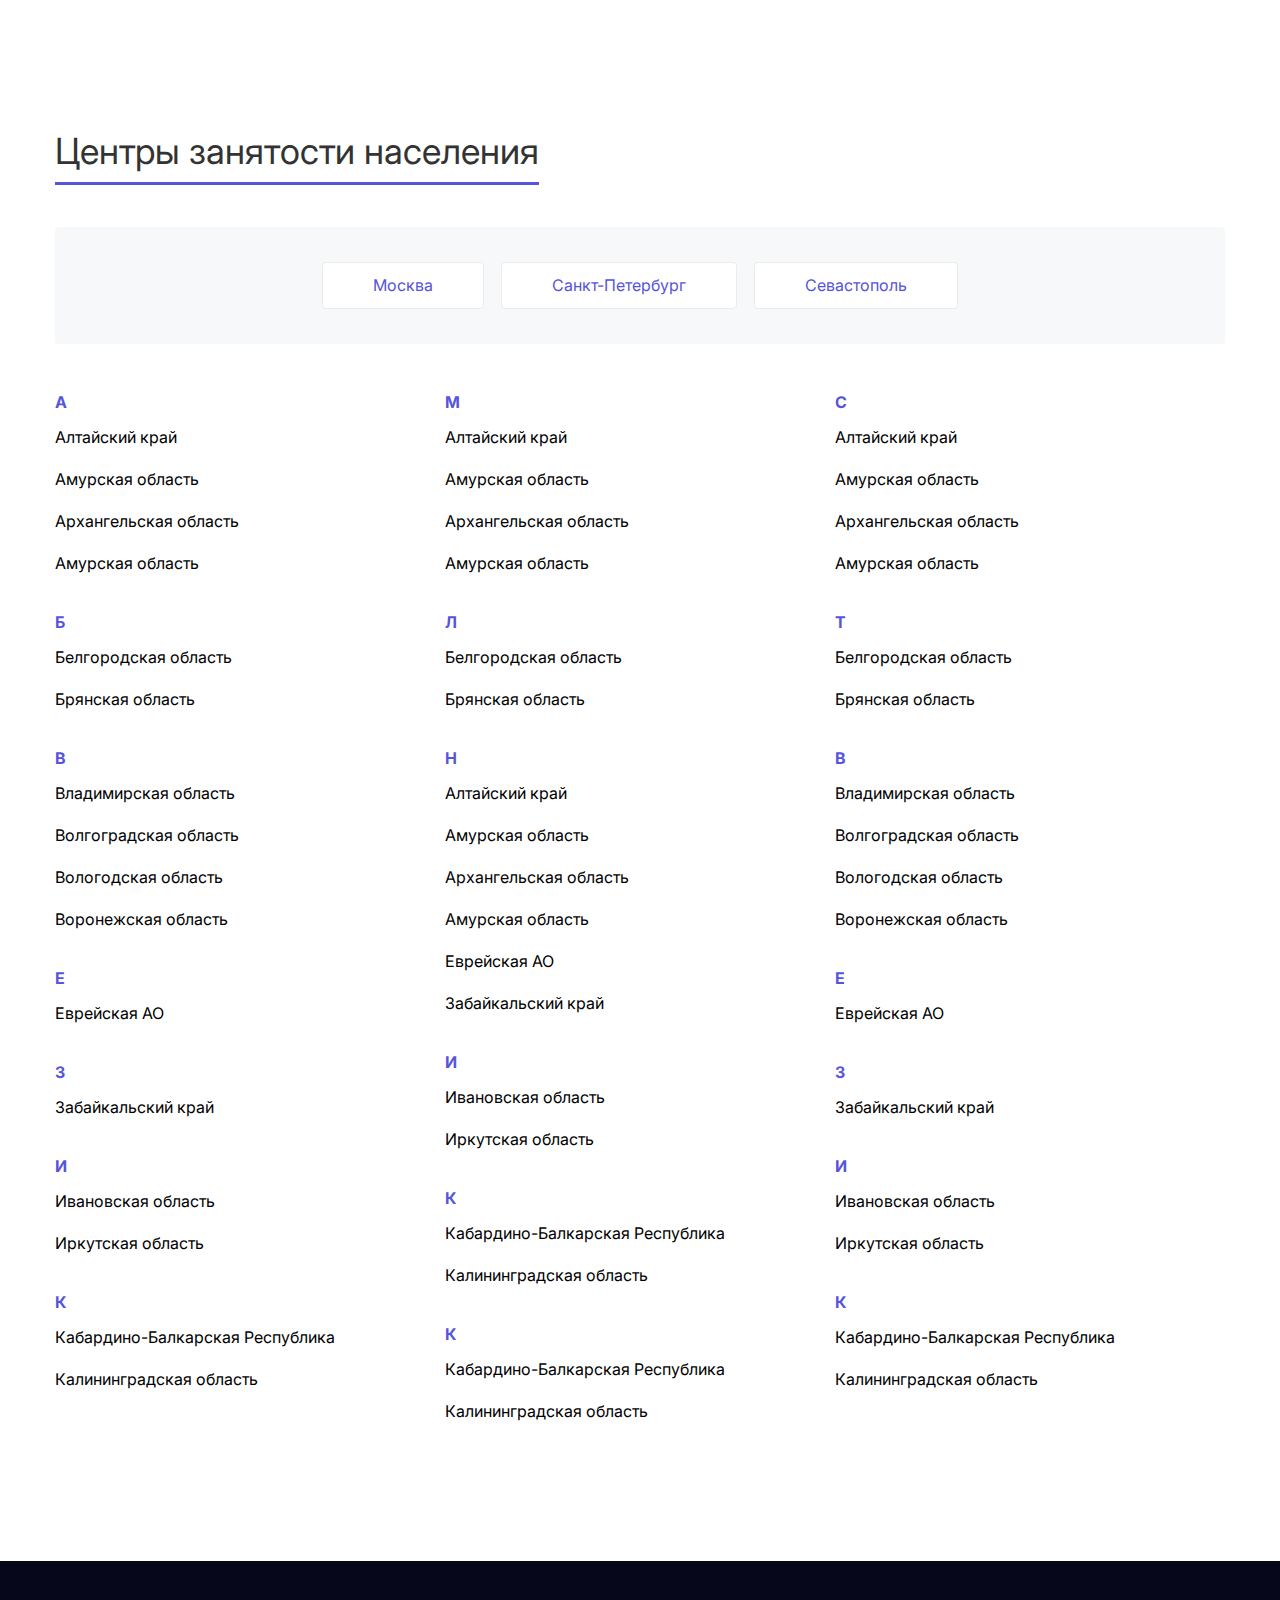
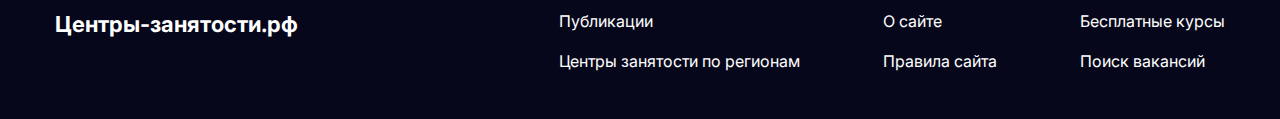
==== commit 8d1fae6a: "66788" ====
--- a/index1.html
+++ b/index1.html
@@ -12,11 +12,9 @@
 	<script src="https://ajax.googleapis.com/ajax/libs/jquery/3.3.1/jquery.min.js"></script>
     <script src="https://api-maps.yandex.ru/2.1/?lang=ru_RU&amp;apikey=f5b2c135-d598-4f73-a326-daaf0a564f30"></script>
 	<link rel="stylesheet" href="css/jquery.fancybox.css" type="text/css" />
-	<link rel="stylesheet" href="css/slick-theme.css" type="text/css" />
 	<link rel="stylesheet" href="template_styles.css" type="text/css" />
 	<script src="js/jquery.fancybox.min.js"></script>
     <script src="js/jquery.nice-select.min.js"></script>
-	<script src="js/slick.min.js"></script>
     <script src="js/jquery.nav.js"></script>
 	<script src="js/script.js"></script>
 </head>
@@ -26,7 +24,6 @@
             <header>
                 <div class="logo"><a href="/">Центры-занятости.рф</a></div>
            
-            
                 <div class="menu-top">
                     <ul>
                         <li><span>Главная</span></li>
@@ -36,6 +33,8 @@
                         <li class="link"><a target="_blank" href="#">Бесплатные курсы</a></li>
                     </ul>
                 </div>
+                
+                <div class="but-menu"></div>
             </header>
         </div>
         
--- a/template_styles.css
+++ b/template_styles.css
@@ -211,7 +211,7 @@
 .nice-select.open .list{opacity:1;pointer-events:auto;-webkit-transform:scale(1) translateY(0);-ms-transform:scale(1) translateY(0);transform:scale(1) translateY(0)}
 .nice-select.disabled{border-color:#ededed;color:#999;pointer-events:none}
 .nice-select.disabled:after{border-color:#ccc}
-.nice-select .list{width:100%;background-color:#fff;border-radius:0 0 4px 4px; margin:0;box-shadow:0 0 0 1px rgba(68,68,68,0.11);box-sizing:border-box;margin-top:1px;opacity:0;overflow:hidden;padding:0;pointer-events:none;position:absolute;top:100%;left:0;-webkit-transform-origin:50% 0;-ms-transform-origin:50% 0;transform-origin:50% 0;-webkit-transform:scale(0.75) translateY(-21px);-ms-transform:scale(0.75) translateY(-21px);transform:scale(0.75) translateY(-21px);-webkit-transition:all .2s cubic-bezier(0.5,0,0,1.25),opacity .15s ease-out;transition:all .2s cubic-bezier(0.5,0,0,1.25),opacity .15s ease-out;z-index:9}
+.nice-select .list{width:100%;background-color:#fff;border-radius:0 0 4px 4px; margin:0;box-shadow:0 0 0 1px #d7d7d7;box-sizing:border-box;margin-top:1px;opacity:0;overflow:hidden;padding:0;pointer-events:none;position:absolute;top:100%;left:0;-webkit-transform-origin:50% 0;-ms-transform-origin:50% 0;transform-origin:50% 0;-webkit-transform:scale(0.75) translateY(-21px);-ms-transform:scale(0.75) translateY(-21px);transform:scale(0.75) translateY(-21px);-webkit-transition:all .2s cubic-bezier(0.5,0,0,1.25),opacity .15s ease-out;transition:all .2s cubic-bezier(0.5,0,0,1.25),opacity .15s ease-out;z-index:9}
 .nice-select .list:hover .option:not(:hover){background-color:transparent!important}
 .nice-select .option{cursor:pointer;font-size:16px;margin:0;color: #5754DB;border-bottom: 1px solid #D7D7D7;font-weight:400;line-height:24px; padding:9px 23px 9px 23px;list-style:none;outline:0;text-align:left;-webkit-transition:all .2s;transition:all .2s}
 .nice-select .option:last-child { border-bottom:none}
@@ -300,14 +300,125 @@
 .menu-card ul li a:hover:before{width:100%}
 .menu-card ul li.current a:before{width:100%}
 .menu-card ul li.current a{color:#777}
-.fixed{ position:fixed; top:0; left:0; z-index:99; background:#fff;width:100%}
+.fixed{ position:fixed; top:0; left:0; z-index:99; background:#fff;width:100%;padding:0 15px 0 15px}
 .error{border-color:red !important}
 
 /*adaptive version*/
+@media screen and (max-width: 1180px) {
+	.img-main{min-width:530px}
+}
+
 @media screen and (min-width: 999px) {
-
+	.but-menu{display:none}
+	.menu-top{display: block!important}
 }
 
 @media screen and (max-width: 999px) {
-
+	header{height:50px}
+	.img-main{display:none}
+	.menu-top{display:none;position:absolute;top:51px;left:0;z-index:99;width:100%;box-shadow:0 5px 10px rgb(0 0 0 / 5%);background:#fff}
+	.menu-top ul{display:block;padding:10px 0 10px 0}
+	.menu-top ul li{margin:0;padding:0;text-align:center}
+	.menu-top ul li a,.menu-top ul li span{display:block;padding:8px 15px 8px 15px!important}
+	.menu-top ul li a:before,.menu-top ul li a:after,.menu-top ul li span:before,.menu-top ul li span:after{display:none!important}
+	.main-ban,.b-news,.center-main,.descr-region,.conacts-region,.b-work,.form-coms,.b-coms{margin-bottom:50px}
+	.img-news{min-width:300px}
+	.title, .full-post h2{font-size:30px!important;line-height:38px!important;margin-bottom:20px!important}
+	.b-news .title{margin-bottom:5px!important}
+	.cont-f{display:block;padding-top:30px;padding-bottom:30px}
+	.logo-f{margin-bottom:25px}
+	.main-ban h1{font-size:40px;line-height:58px}
+	.but-menu{position:relative;width:16px;height:9px;transition:.3s;margin-left:auto}
+	.but-menu:before{position:absolute;top:0;left:0;background:#000;content:'';display:block;height:3px;width:16px}
+	.but-menu:after{position:absolute;bottom:0;left:0;background:#000;content:'';display:block;height:3px;width:16px}
+	.but-menu.active{transform:rotate(-90deg)}
+	.logo,.logo-f{font-size:18px;line-height:24px}
+	.content h1{font-size:32px;line-height:42px;margin-bottom:20px}
+	h1{font-size:32px;line-height:42px;margin:0 0 20px 0}
+	h2{font-size:26px;line-height:36px;margin:0 0 20px 0}
+	h3{font-size:20px;line-height:30px;margin:0 0 20px 0}
+	h4{font-size:18px;line-height:28px;margin:0 0 15px 0}
+	.breadcrumbs{margin-bottom:30px}
+	.nav-public{margin-top:40px}
+	.pages{margin-top:30px}
+	.content{padding-bottom:50px}
+	.content2{max-width:none}
+	.b-org{margin-bottom:50px}
+	.img-org{min-width:300px;width:300px;margin-right:15px}
+	.desc-org{padding-top:0}
+	.sourse{margin-bottom:0}
+	.body-content{flex-direction:column}
+	.left-content{order:2;padding-right:0}
+	.right-content{order:1;margin:30px 0 30px 0}
+	.b-faq{margin-top:50px;margin-bottom:50px}
+	.b-contacts{margin-bottom:50px}
+	.content .b-org{margin-bottom:50px}
+	.about-center{margin-top:0;margin-bottom:50px}
+	.item-vacan{margin-bottom:30px}
+	.left-about-reg{margin-right:15px}
+	.img-about-reg{min-width:300px;width:300px}
+	.about-region{padding-bottom:30px}
+	.left-about-reg p:last-child{margin-bottom:0}
+	.wr-menu-card{margin-bottom:50px}
+	.b-faq+.b-org{margin-top:50px}
+	.body-contact-reg{display:block}
+	.left-cont-reg{margin-right:0;margin-bottom:30px}
+	.right-ont-reg{min-width:1px;width:100%}
+	.content .b-org:last-child{margin-bottom:0}
+}
+
+@media screen and (max-width: 767px) {
+	.main-ban h1{font-size:25px;line-height:35px}
+	.button-big a{height:47px;font-size:16px;line-height:19px}
+	.main-ban{padding-top:35px}
+	.title,.full-post h2{font-size:21px!important;line-height:26px!important;margin-bottom:20px!important}
+	.full-post h2+p{margin-top:0}
+	.item-news{flex-direction:column}
+	.img-news{min-width:1px;width:auto;margin-bottom:20px;margin-right:0}
+	.item-news{padding-top:20px;padding-bottom:20px}
+	.town-main ul li{width:100%}
+	.town-main{padding:20px}
+	.tit-news{font-size:18px;line-height:28px}
+	.column-town{width:100%;margin-bottom:22px}
+	.column-town:last-child{margin-bottom:0}
+	.list-town{flex-direction:column;padding-right:0}
+	.menu-f{flex-wrap:wrap;margin-left:0;margin-top:-20px}
+	.menu-f ul{max-width:none;width:50%;margin-top:0;padding-right:15px;margin-left:0}
+	.content h1{font-size:26px;line-height:36px;margin-bottom:20px}
+	h1{font-size:26px;line-height:36px;margin:0 0 20px 0}
+	h2{font-size:24px;line-height:34px;margin:0 0 20px 0}
+	h3{font-size:18px;line-height:28px;margin:0 0 20px 0}
+	h4{font-size:16px;line-height:26px;margin:0 0 15px 0}
+	.nav-public{margin-top:20px}
+	.nav-public ul li{width:calc(50% - 16px)}
+	.nav-public ul li a,.nav-public ul li span{padding-left:10px;padding-right:10px;text-align:center}
+	.nav-public ul li{font-size:14px;line-height:17px}
+	.content>p:last-child{margin-bottom:0}
+	.content .town-main{margin-top:20px}
+	.b-regions ul{width:50%;padding-right:15px}
+	.b-regions{margin-top:-20px}
+	.item-org{flex-direction:column}
+	.img-org{min-width:1px;width:auto;margin-bottom:20px;margin-right:0}
+	.right-content{margin-top:20px;margin-bottom:20px}
+	.head-faq{font-size:16px;line-height:24px;padding:15px}
+	.body-faq{padding:15px}
+	.fields{flex-direction:column}
+	.fields .field{width:98%}
+	.about-center{flex-direction:column}
+	.town-filter{margin-left:0;min-width:1px;width:100%;order:1;margin-bottom:20px}
+	.map-center{width:100%;order:2}
+	#map{height:250px}
+	.item-vacan.active{padding:15px}
+	.top-vacan{flex-direction:column;justify-content:flex-start;align-items:flex-start;padding:15px}
+	.param-vacan{margin-left:0;margin-top:20px}
+	.ab-vacan{flex-direction:column;align-items:flex-start}
+	.tit-vacan{margin-top:20px}
+	.fields .sel-t{margin-left:2%;min-width:1px;margin-bottom:24px}
+	.wr-menu-card{margin-bottom:30px}
+	.menu-card{overflow-x:auto}
+	.menu-card ul li{margin-left:15px;font-size:16px;white-space:nowrap}
+	.in-about-reg{flex-direction:column}
+	.left-about-reg{margin-bottom:20px;margin-right:0}
+	.img-about-reg{min-width:1px;width:auto;margin-bottom:20px;margin-right:0}
+	.about-region{margin-bottom:30px}
 }